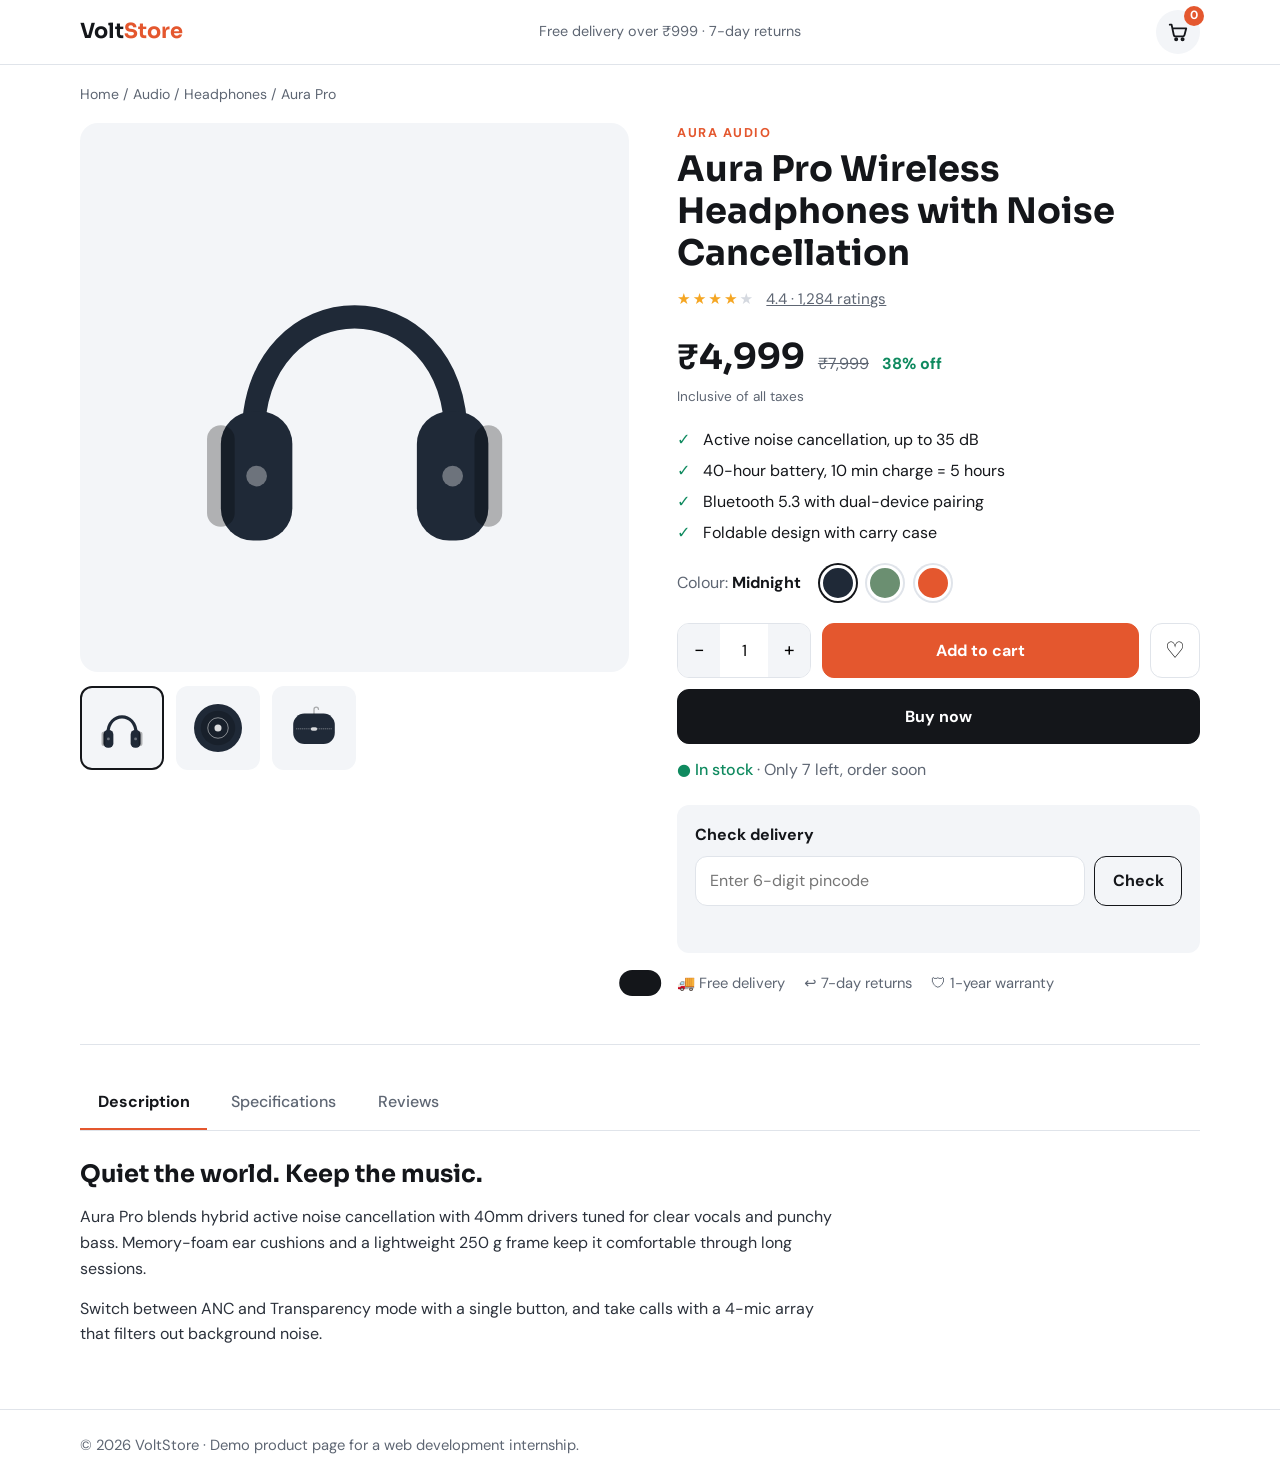
==== index.html @ 1b515826 "Clean up project structure and README Co-authored-by: Copilot <223556219+Copilot@users.noreply.githu" ====
<!DOCTYPE html>
<html lang="en">
<head>
  <meta charset="UTF-8">
  <meta name="viewport" content="width=device-width, initial-scale=1">
  <title>Aura Pro Wireless Headphones | Product Page</title>
  <meta name="description" content="Aura Pro wireless headphones with active noise cancellation and 40-hour battery life.">
  <link rel="preconnect" href="https://fonts.googleapis.com">
  <link rel="preconnect" href="https://fonts.gstatic.com" crossorigin>
  <link href="https://fonts.googleapis.com/css2?family=DM+Sans:wght@400;500;700&family=Sora:wght@600;700&display=swap" rel="stylesheet">
  <link rel="stylesheet" href="style.css">
</head>
<body>
  <!-- Shared SVG art (product "photos") -->
  <svg width="0" height="0" style="position:absolute" aria-hidden="true">
    <symbol id="v1" viewBox="0 0 400 400">
      <path class="hp-stroke" d="M112 235 C112 95 288 95 288 235" fill="none" stroke-width="20" stroke-linecap="round"/>
      <rect class="hp-fill" x="84" y="212" width="62" height="112" rx="28"/>
      <rect x="72" y="224" width="24" height="88" rx="12" fill="#000" opacity=".28"/>
      <rect class="hp-fill" x="254" y="212" width="62" height="112" rx="28"/>
      <rect x="304" y="224" width="24" height="88" rx="12" fill="#000" opacity=".28"/>
      <circle cx="115" cy="268" r="9" fill="#fff" opacity=".35"/>
      <circle cx="285" cy="268" r="9" fill="#fff" opacity=".35"/>
    </symbol>
    <symbol id="v2" viewBox="0 0 400 400">
      <circle class="hp-fill" cx="200" cy="200" r="150"/>
      <circle cx="200" cy="200" r="108" fill="#000" opacity=".22"/>
      <circle cx="200" cy="200" r="64" fill="none" stroke="#fff" stroke-opacity=".5" stroke-width="6"/>
      <circle cx="200" cy="200" r="22" fill="#fff" opacity=".85"/>
      <rect x="188" y="40" width="24" height="10" rx="5" fill="#fff" opacity=".5"/>
    </symbol>
    <symbol id="v3" viewBox="0 0 400 400">
      <rect class="hp-fill" x="70" y="110" width="260" height="190" rx="70"/>
      <path d="M90 205 H310" stroke="#fff" stroke-opacity=".45" stroke-width="5" stroke-dasharray="3 9" stroke-linecap="round"/>
      <rect x="180" y="195" width="40" height="22" rx="11" fill="#fff" opacity=".8"/>
      <path d="M200 110 v-26 a14 14 0 0 1 28 0" fill="none" stroke="#000" stroke-opacity=".3" stroke-width="8" stroke-linecap="round"/>
    </symbol>
  </svg>

  <header class="top">
    <div class="wrap top-row">
      <a href="#" class="logo">Volt<span>Store</span></a>
      <p class="promo">Free delivery over ₹999 · 7-day returns</p>
      <button class="cart-btn" id="openCart" aria-label="Open cart">
        <svg viewBox="0 0 24 24" width="22" height="22" fill="none" stroke="currentColor" stroke-width="2" stroke-linecap="round" stroke-linejoin="round" aria-hidden="true"><path d="M3 4h2l2.4 11.2a2 2 0 0 0 2 1.6h7.7a2 2 0 0 0 2-1.5L21 8H6"/><circle cx="10" cy="20" r="1.2"/><circle cx="17" cy="20" r="1.2"/></svg>
        <span class="badge" id="cartCount">0</span>
      </button>
    </div>
  </header>

  <main class="wrap" id="main">
    <nav class="crumbs" aria-label="Breadcrumb">
      <a href="#">Home</a> / <a href="#">Audio</a> / <a href="#">Headphones</a> / <span aria-current="page">Aura Pro</span>
    </nav>

    <section class="product" id="product">
      <!-- Gallery -->
      <div class="gallery">
        <div class="stage" id="stage">
          <svg viewBox="0 0 400 400" role="img" aria-label="Product image"><use id="stageUse" href="#v1"/></svg>
        </div>
        <div class="thumbs" role="group" aria-label="Product images">
          <button class="thumb active" data-view="v1" aria-label="Front view"><svg viewBox="0 0 400 400"><use href="#v1"/></svg></button>
          <button class="thumb" data-view="v2" aria-label="Ear cup close-up"><svg viewBox="0 0 400 400"><use href="#v2"/></svg></button>
          <button class="thumb" data-view="v3" aria-label="Carry case"><svg viewBox="0 0 400 400"><use href="#v3"/></svg></button>
        </div>
      </div>

      <!-- Details -->
      <div class="info">
        <p class="brand">AURA AUDIO</p>
        <h1>Aura Pro Wireless Headphones with Noise Cancellation</h1>

        <div class="rating">
          <span class="stars" aria-label="4.4 out of 5 stars">★★★★<i>★</i></span>
          <a href="#reviews" data-tab="reviews">4.4 · 1,284 ratings</a>
        </div>

        <div class="price-row">
          <span class="price" id="price">₹4,999</span>
          <s class="mrp">₹7,999</s>
          <span class="off">38% off</span>
        </div>
        <p class="tax">Inclusive of all taxes</p>

        <ul class="highlights">
          <li>Active noise cancellation, up to 35 dB</li>
          <li>40-hour battery, 10 min charge = 5 hours</li>
          <li>Bluetooth 5.3 with dual-device pairing</li>
          <li>Foldable design with carry case</li>
        </ul>

        <fieldset class="colors">
          <legend>Colour: <b id="colorName">Midnight</b></legend>
          <label class="swatch"><input type="radio" name="color" value="Midnight" data-hex="#1F2937" checked><span style="--c:#1F2937"></span><em class="sr">Midnight</em></label>
          <label class="swatch"><input type="radio" name="color" value="Sage" data-hex="#6B8F71"><span style="--c:#6B8F71"></span><em class="sr">Sage</em></label>
          <label class="swatch"><input type="radio" name="color" value="Coral" data-hex="#E4572E"><span style="--c:#E4572E"></span><em class="sr">Coral</em></label>
        </fieldset>

        <div class="buy-row">
          <div class="qty" role="group" aria-label="Quantity">
            <button type="button" id="qMinus" aria-label="Decrease quantity">−</button>
            <input id="qty" type="number" value="1" min="1" max="10" aria-label="Quantity">
            <button type="button" id="qPlus" aria-label="Increase quantity">+</button>
          </div>
          <button class="btn primary" id="addBtn">Add to cart</button>
          <button class="wish" id="wishBtn" aria-pressed="false" aria-label="Add to wishlist">♡</button>
        </div>
        <button class="btn dark full" id="buyNow">Buy now</button>
        <p class="stock">● In stock <span>· Only 7 left, order soon</span></p>

        <div class="delivery">
          <label for="pin">Check delivery</label>
          <div class="pin-row">
            <input id="pin" inputmode="numeric" maxlength="6" placeholder="Enter 6-digit pincode">
            <button class="btn" id="pinBtn" type="button">Check</button>
          </div>
          <p class="pin-msg" id="pinMsg" role="status"></p>
        </div>

        <ul class="trust">
          <li>🚚 Free delivery</li>
          <li>↩ 7-day returns</li>
          <li>🛡 1-year warranty</li>
        </ul>
      </div>
    </section>

    <!-- Tabs -->
    <section class="tabs" aria-label="Product information">
      <div class="tablist" role="tablist">
        <button role="tab" id="t-desc" aria-controls="p-desc" aria-selected="true">Description</button>
        <button role="tab" id="t-specs" aria-controls="p-specs" aria-selected="false" tabindex="-1">Specifications</button>
        <button role="tab" id="t-reviews" aria-controls="p-reviews" aria-selected="false" tabindex="-1">Reviews</button>
      </div>

      <div role="tabpanel" id="p-desc" aria-labelledby="t-desc" class="panel">
        <h2>Quiet the world. Keep the music.</h2>
        <p>Aura Pro blends hybrid active noise cancellation with 40mm drivers tuned for clear vocals and punchy bass. Memory-foam ear cushions and a lightweight 250 g frame keep it comfortable through long sessions.</p>
        <p>Switch between ANC and Transparency mode with a single button, and take calls with a 4-mic array that filters out background noise.</p>
      </div>

      <div role="tabpanel" id="p-specs" aria-labelledby="t-specs" class="panel" hidden>
        <table class="specs">
          <tr><th>Driver</th><td>40 mm dynamic</td></tr>
          <tr><th>Connectivity</th><td>Bluetooth 5.3, 3.5 mm AUX</td></tr>
          <tr><th>Battery life</th><td>Up to 40 hours (ANC off)</td></tr>
          <tr><th>Charging</th><td>USB-C, 10 min = 5 hours</td></tr>
          <tr><th>Weight</th><td>250 g</td></tr>
          <tr><th>In the box</th><td>Headphones, case, USB-C cable, AUX cable</td></tr>
          <tr><th>Warranty</th><td>1 year</td></tr>
        </table>
      </div>

      <div role="tabpanel" id="p-reviews" aria-labelledby="t-reviews" class="panel" hidden>
        <!-- Sample data for demo purposes -->
        <div class="review-summary">
          <div class="score"><b>4.4</b><span class="stars">★★★★<i>★</i></span><small>1,284 ratings</small></div>
          <div class="bars">
            <div><span>5★</span><i style="--w:62%"></i><span>62%</span></div>
            <div><span>4★</span><i style="--w:21%"></i><span>21%</span></div>
            <div><span>3★</span><i style="--w:10%"></i><span>10%</span></div>
            <div><span>2★</span><i style="--w:4%"></i><span>4%</span></div>
            <div><span>1★</span><i style="--w:3%"></i><span>3%</span></div>
          </div>
        </div>
        <article class="review"><h3>Great ANC for the price <span class="stars sm">★★★★★</span></h3><p>Blocks out the bus and the fan at home. Battery easily lasts a week of commuting.</p><small>Rahul K. · Verified purchase</small></article>
        <article class="review"><h3>Comfortable all day <span class="stars sm">★★★★<i>★</i></span></h3><p>Light and soft on the ears. Bass is good, treble could be a bit sharper.</p><small>Ananya S. · Verified purchase</small></article>
        <article class="review"><h3>Good call quality <span class="stars sm">★★★★<i>★</i></span></h3><p>People can hear me clearly on calls even outdoors. Pairing with two devices works well.</p><small>Imran M. · Verified purchase</small></article>
      </div>
    </section>
  </main>

  <footer class="footer"><div class="wrap"><p>© <span id="year"></span> VoltStore · Demo product page for a web development internship.</p></div></footer>

  <!-- Cart drawer -->
  <div class="overlay" id="overlay" hidden></div>
  <aside class="drawer" id="drawer" aria-label="Shopping cart" aria-hidden="true">
    <div class="drawer-head"><h2>Your cart</h2><button id="closeCart" aria-label="Close cart">✕</button></div>
    <ul class="cart-list" id="cartList"></ul>
    <p class="cart-empty" id="cartEmpty">Your cart is empty.</p>
    <div class="cart-foot" id="cartFoot">
      <div class="line"><span>Subtotal</span><b id="subtotal">₹0</b></div>
      <div class="line"><span>Delivery</span><b id="shipping">Free</b></div>
      <div class="line total"><span>Total</span><b id="total">₹0</b></div>
      <button class="btn primary full" id="checkout">Checkout</button>
      <button class="clear" id="clearCart">Clear cart</button>
    </div>
  </aside>

  <div class="toast" id="toast" role="status" aria-live="polite"></div>
  <script src="script.js"></script>
</body>
</html>
---- style.css ----
:root{
  --bg:#FFFFFF; --soft:#F3F5F8; --ink:#14161A; --muted:#5E6673; --line:#E0E4EA;
  --accent:#E4572E; --accent-d:#C8431E; --ok:#0F8A5F; --star:#F5A623;
  --hp:#1F2937; --r:12px;
  --font:"DM Sans","Segoe UI",system-ui,sans-serif; --display:"Sora","DM Sans","Segoe UI",sans-serif;
}
*{box-sizing:border-box;margin:0;padding:0}
body{font-family:var(--font);color:var(--ink);background:var(--bg);line-height:1.6;font-size:1rem}
ul{list-style:none} a{color:inherit} button{font:inherit;cursor:pointer}
:focus-visible{outline:3px solid #2F6BFF;outline-offset:2px;border-radius:6px}
.wrap{width:min(1120px,100% - 2rem);margin-inline:auto}
.sr{position:absolute;width:1px;height:1px;overflow:hidden;clip:rect(0 0 0 0)}

/* Top bar */
.top{border-bottom:1px solid var(--line);position:sticky;top:0;background:var(--bg);z-index:20}
.top-row{display:flex;align-items:center;justify-content:space-between;height:64px;gap:1rem}
.logo{font-family:var(--display);font-weight:700;font-size:1.3rem;text-decoration:none}
.logo span{color:var(--accent)}
.promo{color:var(--muted);font-size:.9rem}
.cart-btn{position:relative;background:var(--soft);border:none;border-radius:50%;width:44px;height:44px;display:grid;place-items:center;color:var(--ink)}
.badge{position:absolute;top:-4px;right:-4px;min-width:20px;height:20px;border-radius:10px;background:var(--accent);color:#fff;font-size:.75rem;font-weight:700;display:grid;place-items:center;padding:0 5px}
.badge.bump{animation:bump .3s}
@keyframes bump{50%{transform:scale(1.35)}}

.crumbs{font-size:.88rem;color:var(--muted);padding:1.1rem 0}
.crumbs a{text-decoration:none}.crumbs a:hover{text-decoration:underline}

/* Product layout */
.product{display:grid;grid-template-columns:1.05fr 1fr;gap:3rem;padding-bottom:3rem}
.stage{background:var(--soft);border-radius:18px;aspect-ratio:1;display:grid;place-items:center;padding:8%;cursor:zoom-in;overflow:hidden}
.stage svg{width:100%;height:100%;transition:transform .35s}
.stage:hover svg{transform:scale(1.12)}
.thumbs{display:flex;gap:.75rem;margin-top:.9rem}
.thumb{width:84px;height:84px;background:var(--soft);border:2px solid transparent;border-radius:var(--r);padding:8px}
.thumb.active{border-color:var(--ink)}
.hp-fill{fill:var(--hp)} .hp-stroke{stroke:var(--hp)}

.brand{color:var(--accent);font-weight:700;letter-spacing:.12em;font-size:.8rem}
h1{font-family:var(--display);font-size:clamp(1.6rem,3.2vw,2.2rem);line-height:1.2;margin:.3rem 0 .8rem}
.rating{display:flex;gap:.7rem;align-items:center;font-size:.95rem}
.rating a{color:var(--muted)}
.stars{color:var(--star);letter-spacing:2px}.stars i{font-style:normal;color:#D5D9E0}.stars.sm{font-size:.85rem;margin-left:.5rem}
.price-row{display:flex;align-items:baseline;gap:.8rem;margin-top:1.1rem;flex-wrap:wrap}
.price{font-family:var(--display);font-size:2.2rem;font-weight:700}
.mrp{color:var(--muted)}
.off{color:var(--ok);font-weight:700}
.tax{color:var(--muted);font-size:.85rem}
.highlights{margin:1.2rem 0;display:grid;gap:.35rem}
.highlights li{padding-left:1.6rem;position:relative}
.highlights li::before{content:"✓";position:absolute;left:0;color:var(--ok);font-weight:700}

.colors{border:none;margin:1rem 0 1.4rem;display:flex;align-items:center;gap:.7rem;flex-wrap:wrap}
.colors legend{float:left;margin-right:.5rem;color:var(--muted)}
.colors legend b{color:var(--ink)}
.swatch input{position:absolute;opacity:0}
.swatch span{display:block;width:36px;height:36px;border-radius:50%;background:var(--c);border:3px solid var(--bg);box-shadow:0 0 0 2px var(--line);cursor:pointer;transition:box-shadow .15s}
.swatch input:checked + span{box-shadow:0 0 0 2px var(--ink)}
.swatch input:focus-visible + span{outline:3px solid #2F6BFF;outline-offset:3px}

.buy-row{display:flex;gap:.7rem;align-items:stretch;margin-bottom:.7rem}
.qty{display:flex;border:1.5px solid var(--line);border-radius:var(--r);overflow:hidden}
.qty button{width:42px;background:var(--soft);border:none;font-size:1.2rem}
.qty input{width:48px;text-align:center;border:none;font:inherit;-moz-appearance:textfield}
.qty input::-webkit-inner-spin-button{appearance:none}
.btn{padding:.85rem 1.4rem;border-radius:var(--r);border:1.5px solid var(--ink);background:transparent;color:var(--ink);font-weight:700;transition:transform .15s,background .15s}
.btn:hover{transform:translateY(-1px)}
.btn.primary{background:var(--accent);border-color:var(--accent);color:#fff;flex:1}
.btn.primary:hover{background:var(--accent-d)}
.btn.dark{background:var(--ink);color:#fff}
.btn.full{width:100%}
.wish{width:50px;border:1.5px solid var(--line);background:var(--bg);border-radius:var(--r);font-size:1.4rem}
.wish[aria-pressed="true"]{color:var(--accent);border-color:var(--accent)}
.stock{margin-top:.8rem;color:var(--ok);font-weight:500}.stock span{color:var(--muted);font-weight:400}

.delivery{margin-top:1.4rem;padding:1.1rem;background:var(--soft);border-radius:var(--r)}
.delivery label{font-weight:700;display:block;margin-bottom:.5rem}
.pin-row{display:flex;gap:.6rem}
.pin-row input{flex:1;font:inherit;padding:.7rem .9rem;border:1.5px solid var(--line);border-radius:var(--r)}
.pin-row .btn{padding:.7rem 1.1rem}
.pin-msg{margin-top:.5rem;min-height:1.4em;font-size:.95rem}.pin-msg.ok{color:var(--ok)}.pin-msg.bad{color:#C0243B}
.trust{display:flex;gap:1.2rem;flex-wrap:wrap;margin-top:1.2rem;color:var(--muted);font-size:.92rem}

/* Tabs */
.tabs{border-top:1px solid var(--line);padding:2rem 0 3rem}
.tablist{display:flex;gap:.4rem;border-bottom:1px solid var(--line);margin-bottom:1.5rem;overflow-x:auto}
.tablist button{background:none;border:none;padding:.8rem 1.1rem;font-weight:500;color:var(--muted);border-bottom:3px solid transparent;margin-bottom:-1px;white-space:nowrap}
.tablist button[aria-selected="true"]{color:var(--ink);border-color:var(--accent);font-weight:700}
.panel{max-width:760px}.panel[hidden]{display:none}
.panel h2{font-family:var(--display);margin-bottom:.7rem}
.panel p{margin-bottom:.9rem;color:#2B313B}
.specs{width:100%;border-collapse:collapse}
.specs th,.specs td{text-align:left;padding:.75rem .5rem;border-bottom:1px solid var(--line)}
.specs th{width:35%;color:var(--muted);font-weight:500}
.review-summary{display:flex;gap:2.5rem;flex-wrap:wrap;margin-bottom:1.5rem;align-items:center}
.score{display:grid;gap:.1rem}.score b{font-family:var(--display);font-size:2.6rem;line-height:1}.score small{color:var(--muted)}
.bars{flex:1;min-width:240px;display:grid;gap:.35rem;font-size:.88rem}
.bars div{display:grid;grid-template-columns:30px 1fr 38px;gap:.6rem;align-items:center}
.bars i{height:8px;border-radius:4px;background:var(--line);position:relative;overflow:hidden}
.bars i::after{content:"";position:absolute;inset:0 auto 0 0;width:var(--w);background:var(--star)}
.review{padding:1.1rem 0;border-top:1px solid var(--line)}
.review h3{font-size:1.02rem}.review p{margin:.3rem 0}.review small{color:var(--muted)}

.footer{border-top:1px solid var(--line);padding:1.5rem 0;color:var(--muted);font-size:.92rem}

/* Cart drawer */
.overlay{position:fixed;inset:0;background:rgba(10,14,22,.5);z-index:40}
.overlay[hidden]{display:none}
.drawer{position:fixed;top:0;right:0;height:100%;width:min(420px,100%);background:var(--bg);z-index:50;display:flex;flex-direction:column;transform:translateX(100%);visibility:hidden;transition:transform .3s,visibility 0s .3s;box-shadow:-8px 0 30px rgba(0,0,0,.15)}
.drawer.open{transform:none;visibility:visible;transition-delay:0s}
.drawer-head{display:flex;justify-content:space-between;align-items:center;padding:1.1rem 1.3rem;border-bottom:1px solid var(--line)}
.drawer-head h2{font-family:var(--display);font-size:1.2rem}
.drawer-head button{background:none;border:none;font-size:1.2rem;width:36px;height:36px}
.cart-list{flex:1;overflow-y:auto;padding:0 1.3rem}
.cart-item{display:grid;grid-template-columns:76px 1fr auto;gap:.9rem;padding:1.1rem 0;border-bottom:1px solid var(--line)}
.cart-item .pic{background:var(--soft);border-radius:10px;padding:6px;height:76px}
.cart-item h3{font-size:.98rem;line-height:1.3}
.cart-item small{color:var(--muted)}
.mini-qty{display:inline-flex;border:1px solid var(--line);border-radius:8px;margin-top:.4rem;overflow:hidden}
.mini-qty button{width:30px;height:30px;background:var(--soft);border:none}
.mini-qty span{min-width:30px;text-align:center;line-height:30px}
.cart-item .right{text-align:right;display:flex;flex-direction:column;justify-content:space-between;align-items:flex-end}
.remove{background:none;border:none;color:var(--muted);font-size:.85rem;text-decoration:underline}
.cart-empty{padding:2rem 1.3rem;color:var(--muted)}
.cart-foot{padding:1.2rem 1.3rem;border-top:1px solid var(--line);display:grid;gap:.5rem}
.line{display:flex;justify-content:space-between}.line.total{font-size:1.15rem;margin:.2rem 0 .6rem}
.clear{background:none;border:none;color:var(--muted);text-decoration:underline;justify-self:center}

.toast{position:fixed;left:50%;bottom:1.5rem;transform:translate(-50%,120px);background:var(--ink);color:#fff;padding:.8rem 1.3rem;border-radius:999px;z-index:60;transition:transform .3s;max-width:90%}
.toast.show{transform:translate(-50%,0)}

@media (max-width:860px){
  .product{grid-template-columns:1fr;gap:1.5rem}
  .promo{display:none}
}
@media (prefers-reduced-motion:reduce){*{transition:none!important;animation:none!important}}
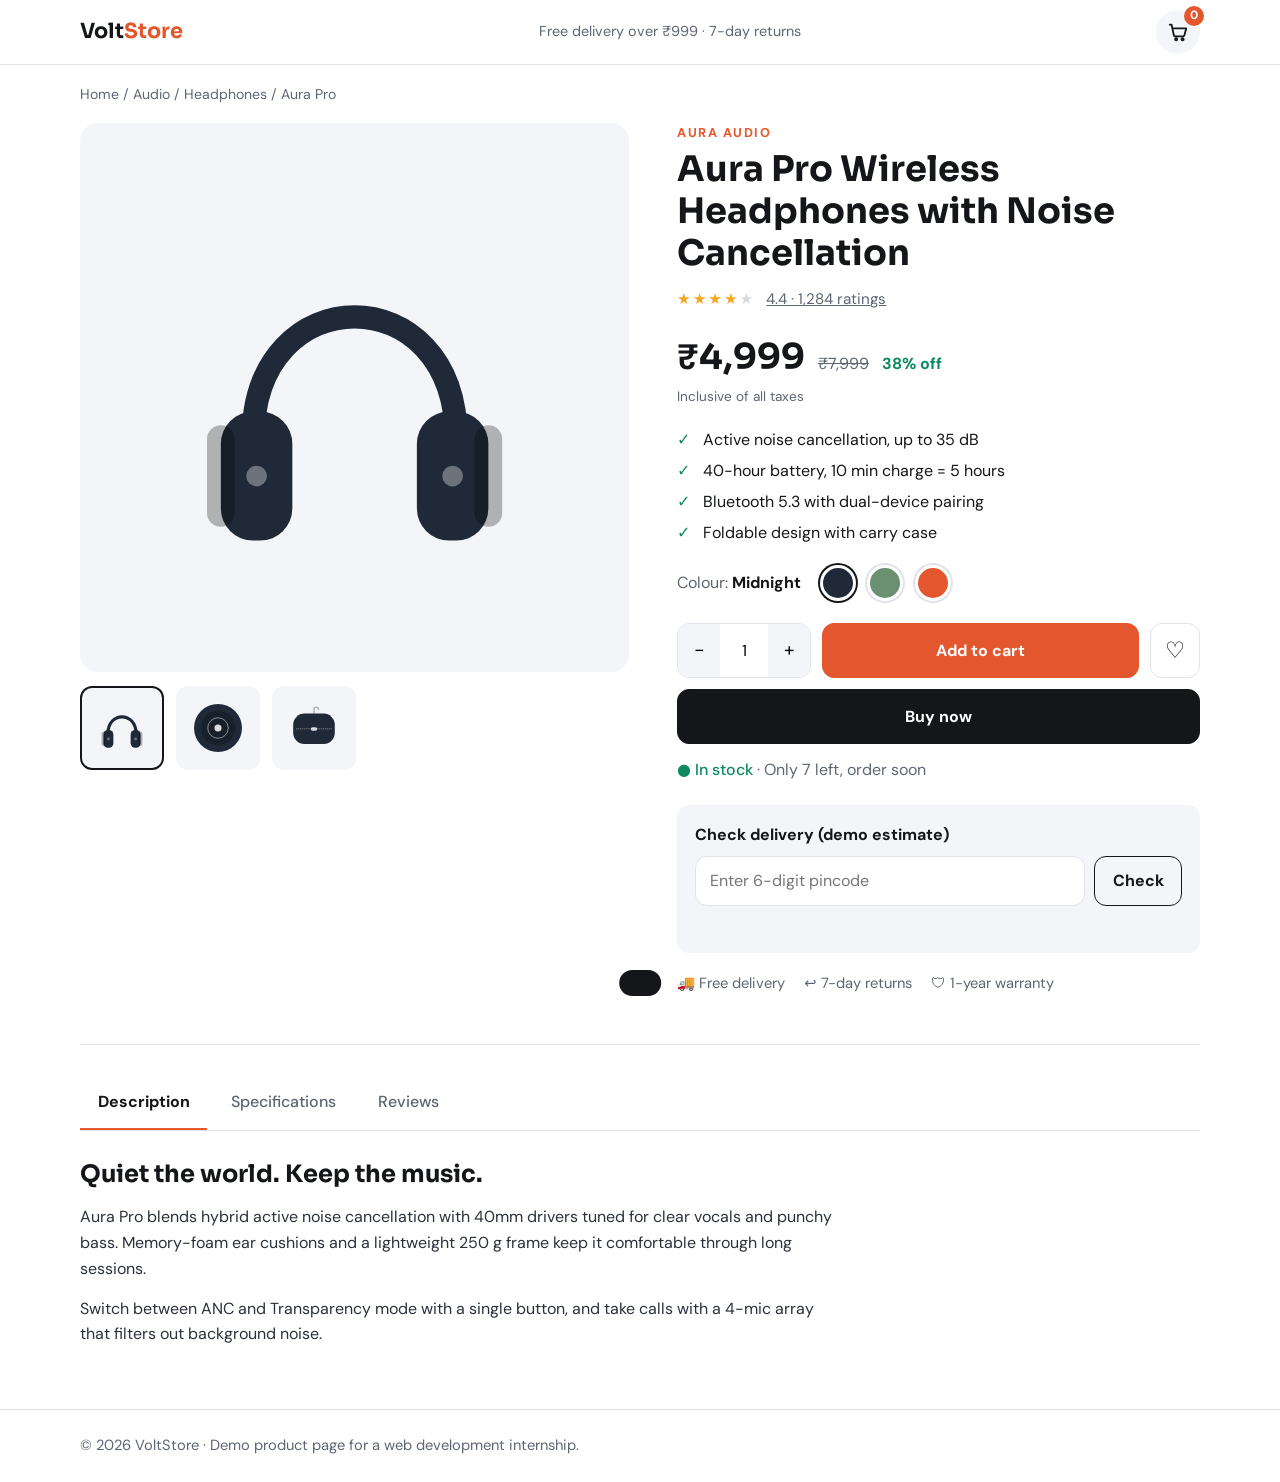
==== commit c90759fd: "Improve cart dialog and delivery labels" ====
--- a/index.html
+++ b/index.html
@@ -41,7 +41,7 @@
     <div class="wrap top-row">
       <a href="#" class="logo">Volt<span>Store</span></a>
       <p class="promo">Free delivery over ₹999 · 7-day returns</p>
-      <button class="cart-btn" id="openCart" aria-label="Open cart">
+      <button class="cart-btn" id="openCart" aria-label="Open cart" aria-controls="drawer" aria-haspopup="dialog">
         <svg viewBox="0 0 24 24" width="22" height="22" fill="none" stroke="currentColor" stroke-width="2" stroke-linecap="round" stroke-linejoin="round" aria-hidden="true"><path d="M3 4h2l2.4 11.2a2 2 0 0 0 2 1.6h7.7a2 2 0 0 0 2-1.5L21 8H6"/><circle cx="10" cy="20" r="1.2"/><circle cx="17" cy="20" r="1.2"/></svg>
         <span class="badge" id="cartCount">0</span>
       </button>
@@ -110,7 +110,7 @@
         <p class="stock">● In stock <span>· Only 7 left, order soon</span></p>
 
         <div class="delivery">
-          <label for="pin">Check delivery</label>
+          <label for="pin">Check delivery <span class="demo-note">(demo estimate)</span></label>
           <div class="pin-row">
             <input id="pin" inputmode="numeric" maxlength="6" placeholder="Enter 6-digit pincode">
             <button class="btn" id="pinBtn" type="button">Check</button>
@@ -174,9 +174,9 @@
   <footer class="footer"><div class="wrap"><p>© <span id="year"></span> VoltStore · Demo product page for a web development internship.</p></div></footer>
 
   <!-- Cart drawer -->
-  <div class="overlay" id="overlay" hidden></div>
-  <aside class="drawer" id="drawer" aria-label="Shopping cart" aria-hidden="true">
-    <div class="drawer-head"><h2>Your cart</h2><button id="closeCart" aria-label="Close cart">✕</button></div>
+  <div class="overlay" id="overlay" aria-hidden="true" hidden></div>
+  <aside class="drawer" id="drawer" role="dialog" aria-modal="true" aria-labelledby="cartTitle" aria-hidden="true" tabindex="-1">
+    <div class="drawer-head"><h2 id="cartTitle">Your cart</h2><button id="closeCart" aria-label="Close cart">✕</button></div>
     <ul class="cart-list" id="cartList"></ul>
     <p class="cart-empty" id="cartEmpty">Your cart is empty.</p>
     <div class="cart-foot" id="cartFoot">
